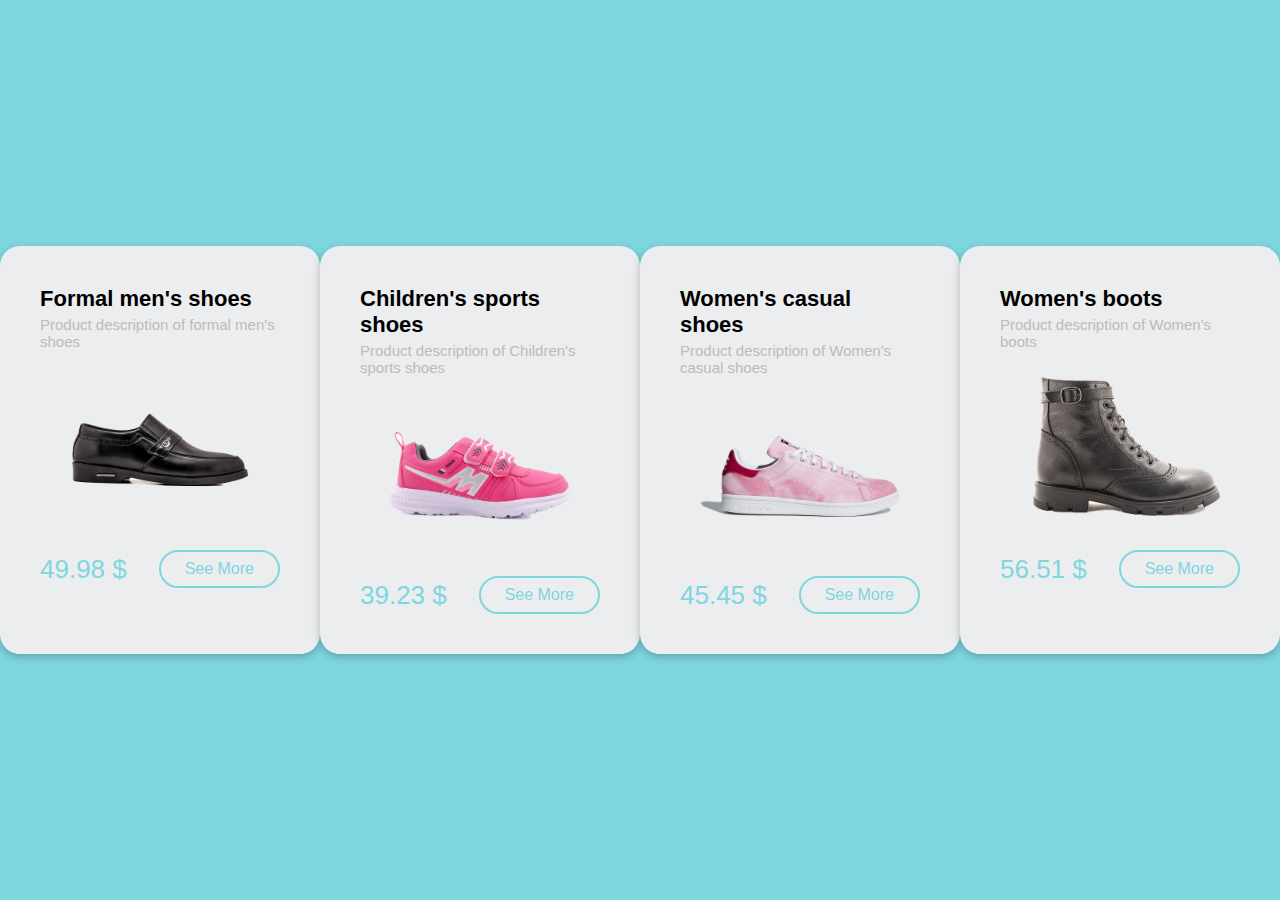
==== Source/index.html @ 7e72c908 "Start" ====
<!DOCTYPE html>
<html>
  <head>
    <title>Page Products</title>
    <meta name="description" content="This is the description" />
    <link rel="stylesheet" href="css/styles.css" />
  </head>
  <body>
    <div class="container">

      <!-- <div class="product-card">
        <h1>Best Shoes</h1>
        <p>Lorem ipsum, or lipsum as it is sometimes known</p>
        <div class="product-pic" style="background-image: url(images/2.png);"></div>
        <div class="product-info">
          <div class="product-price">$90</div>
          <a href="product.html?id=" + product.id +  class="product-button">See More</a>
        </div>
      </div> -->

    </div>

    <script src="js/app.js"></script>
  </body>
</html>
---- Source/css/styles.css ----
* {
  margin: 0;
  padding: 0;
  font-family: "Open Sans", sans-serif;
  box-sizing: border-box;
}

body {
  display: flex;
  justify-content: space-evenly;
  align-items: center;
  height: 100vh;
  background: #7ed6df;
  transition: 0.6s linear;
}

.container {
  display: flex;
  width: 100%;
  justify-content: space-evenly;
}

.product-card {
  box-shadow: rgba(0, 0, 0, 0.24) 0px 3px 8px;
  width: 400px;
  background: #ecedef;
  padding: 40px;
  border-radius: 20px;
}
.product-card h1 {
  font-size: 22px;
  margin-bottom: 4px;
}
.product-card p {
  font-size: 15px;
  color: #bbb;
}
.product-pic {
  width: 100%;
  height: 200px;
  background-size: cover;
  background-position: center;
  transition: 0.6s linear;
}
.product-colors {
  margin-bottom: 40px;
  display: flex;
  justify-content: center;
}

.product-colors span {
  width: 14px;
  height: 14px;
  margin: 0 10px;
  border-radius: 50%;
  cursor: pointer;
  position: relative;
}
.blue {
  background: #7ed6df;
}
.green {
  background: #badc58;
}
.yellow {
  background: #f9ca24;
}
.rose {
  background: #ff7979;
}

.product-colors .active:after {
  content: "";
  width: 22px;
  height: 22px;
  border: 2px solid #8888;
  position: absolute;
  border-radius: 50%;
  box-sizing: border-box;
  left: -4px;
  top: -4px;
}
.product-info {
  display: flex;
  align-items: center;
}
.product-price {
  color: #7ed6df;
  font-size: 26px;
}
.product-button {
  margin-left: auto;
  color: #7ed6df;
  text-decoration: none;
  border: 2px solid;
  padding: 8px 24px;
  border-radius: 20px;
  transition: 0.4s linear;
}

.product-button:hover {
  transform: scale(1.06);
}
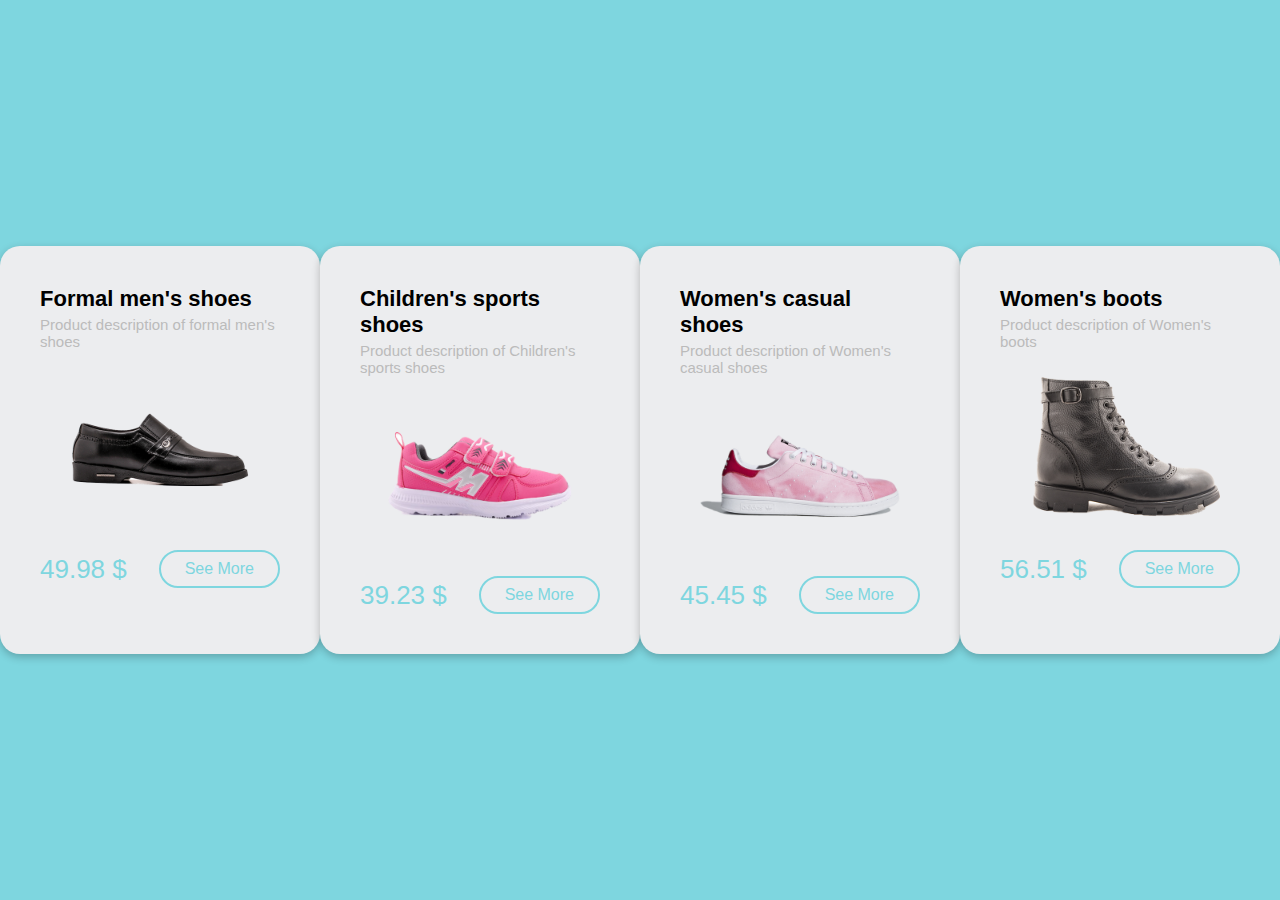
==== commit f020478b: "refactoring" ====
--- a/Source/index.html
+++ b/Source/index.html
@@ -1,14 +1,16 @@
 <!DOCTYPE html>
 <html>
-  <head>
-    <title>Page Products</title>
-    <meta name="description" content="This is the description" />
-    <link rel="stylesheet" href="css/styles.css" />
-  </head>
-  <body>
-    <div class="container">
 
-      <!-- <div class="product-card">
+<head>
+  <title>Page Products</title>
+  <meta name="description" content="This is the description" />
+  <link rel="stylesheet" href="css/styles.css" />
+</head>
+
+<body>
+  <div class="container">
+
+    <!-- <div class="product-card">
         <h1>Best Shoes</h1>
         <p>Lorem ipsum, or lipsum as it is sometimes known</p>
         <div class="product-pic" style="background-image: url(images/2.png);"></div>
@@ -18,8 +20,9 @@
         </div>
       </div> -->
 
-    </div>
+  </div>
 
-    <script src="js/app.js"></script>
-  </body>
-</html>
+  <script type="module" src="js/app.js"></script>
+</body>
+
+</html>